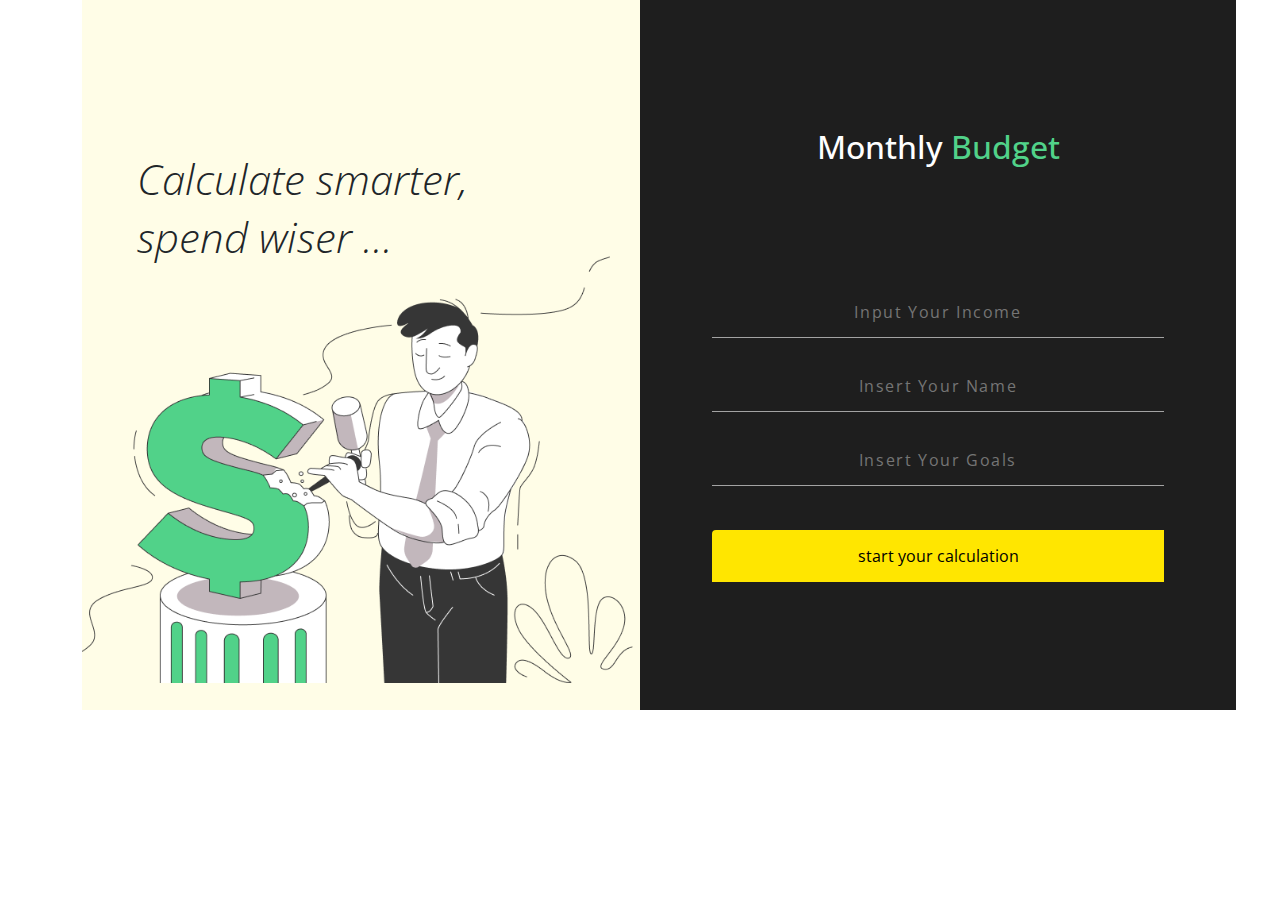
==== index.html @ 46f5129c "Add files via upload" ====
<!DOCTYPE html>
<html lang="en">
<head>
  <meta charset="UTF-8">
  <meta name="viewport" content="width=device-width, initial-scale=1.0">
  <!-- Fontawsome  -->
   <link rel="stylesheet" href="Css/all.min.css">
<!-- Bootstrap  -->
 <link rel="stylesheet" href="Css/bootstrap.min.css">
 <!-- favicone  -->
  <link rel="shortcut icon" href="assets/" type="image/x-icon">
  <!-- Google font  -->
  <link rel="preconnect" href="https://fonts.googleapis.com">
<link rel="preconnect" href="https://fonts.gstatic.com" crossorigin>
<link href="https://fonts.googleapis.com/css2?family=Inter:ital,opsz,wght@0,14..32,100..900;1,14..32,100..900&family=Open+Sans:ital,wght@0,300..800;1,300..800&display=swap" rel="stylesheet">
  <!-- link css  -->
   <link rel="stylesheet" href="Css/Style.css">
  <title>Welcome</title>
</head>
<body>
<!--------------------------------------start Signin-------------------------------------->



<div class="container w-100 ">
  <div class="row d-flex align-items-center justify-content-center g-0">
    <div class="col-sm-12 col-md-6">
      <div class="layer position-relative">
      <div class="img-content ">
        <h3>
          Calculate smarter, 
spend wiser ...
        </h3>
      </div>
      </div>
    </div>
    <div class="col-sm-12 col-md-6">
  
    
      <div class="form-group">
        
        <h2 class="">  Monthly <span class="h2">Budget</span></h2>
          <form action="">
            <input type="text" placeholder="Input Your Income">
            
            <input type="text" placeholder="Insert Your Name">
            <input type="text" placeholder="Insert Your Goals">
<button type="submit">start your calculation</button>   
     </form>
    
    </div>
    </div>

  </div>
</div>













<!--------------------------------------end Signin-------------------------------------->
  <!-- Fontawsome  -->
<script src="Js/all.min.js"></script>
  <!-- Bootstrap  -->
<script src="Js/bootstrap.bundle.min.js"></script>
  <!-- link Js  -->
   <script src="Js/main.js"></script>

</body>
</html>
---- Css/Style.css ----
*{
  margin: 0%;
  padding: 0%;
  border: none;
  border-radius: 0%;
  box-shadow: none;
  font-family:  Open Sans;
  font-size: 16px;
}



/* <!--------------------------------------start Signin--------------------------------------> */
.container .row .col-md-6 .layer{
    background-color: rgba(255, 253, 231, 1);
    height: 710px;

}

.container .row .col-md-6 .img-content{
  background-image: url(../assets/home-Illustrator.png);
  background-position: bottom;
  background-repeat: no-repeat;
  background-size: contain;
  height: 683px;

}
.container .row .col-md-6 .layer .img-content h3{
  width: 357px;
  position: absolute;
/* height: 116px; */
top: 150px;
left: 55px;
gap: 0px;
opacity: 0px;
font-family: inherit;
font-size: 42.41px;
font-style: italic;
font-weight: 300 ;
line-height: 57.75px;
text-align: left;
}

.container .col-md-6 .form-group{
  width: 596px;
  height: 710px;
gap: 0px;
opacity: 0px;
background-color:rgb(30, 30, 30);
display: flex;
flex-direction: column;
align-items: center;
justify-content: center;

}

.container .col-md-6 .form-group h2{
  text-align: center;
  width: 446px;
  height: 150px;
  gap: 0px;
  opacity: 0px;
  color: #FFFFFF;

  
  
}

.container .col-md-6  h2 span{
  color: #51D289;

}
form {
  display: flex;
  flex-direction: column;
  align-items: center;
  justify-content: center;
}
form input {
  text-align: center;

  
 background-color:rgb(30, 30, 30);
 border-bottom: 1px solid #A3A3A3;
 width: 452px;
 height: 52px;
 top: 580px;
 left: 17px;
 opacity: 0px;
 font-family: Open Sans;
 font-weight: 400;
 line-height: 40.84px;
 letter-spacing: 0.1em;
 text-align: left;
 text-underline-position: from-font;
 text-decoration-skip-ink: none;
 color: #A3A3A3;
 margin-bottom: 22px;
  
  
  
}
input::placeholder {
   text-align: center; 

}
input:focus{
  border: 0px solid transparent;
  outline: none;
  border-bottom: 1px solid #A3A3A3;
}



form button{
  width: 452px;
height: 52px;
top: 580px;
left: 17px;
gap: 0px;
border-radius: 4px 0px 0px 0px;
opacity: 0px;
background-color: #FFE600;
font-family: inherit;
margin-top: 22px;

}

@media (max-width: 767px) { .container .row > div:first-child, .container .row > div:nth-child(3) { 
  display: none; 
  overflow: hidden;
} 
.container .row > div:nth-child(2) {
  display: block;
  margin: 0;

    
    } }

  @media (max-width: 767px) { h2 { font-size: 1.5em;
   } .img-content img { width: 100%;
     height: auto; 
     } .container .row { flex-direction: column; 
     } .container .row > div { margin-bottom: 20px; 
      background-color: #f8f9fa; 
   } }
/* <!--------------------------------------end Signin--------------------------------------> */
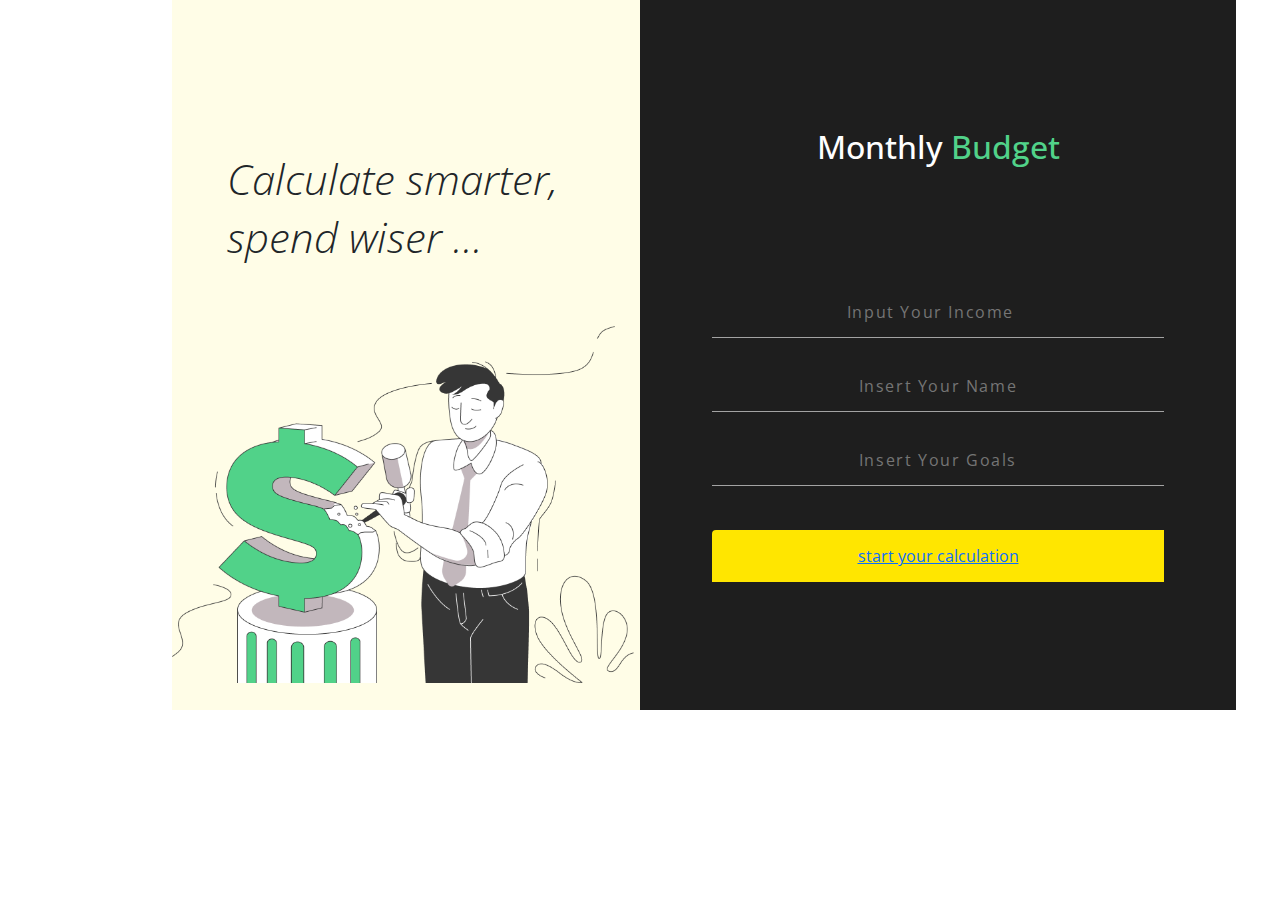
==== commit d861d740: "login" ====
--- a/index.html
+++ b/index.html
@@ -22,7 +22,7 @@
 
 
 
-<div class="container w-100 ">
+<div class="container w-75 ">
   <div class="row d-flex align-items-center justify-content-center g-0">
     <div class="col-sm-12 col-md-6">
       <div class="layer position-relative">
@@ -35,19 +35,15 @@
       </div>
     </div>
     <div class="col-sm-12 col-md-6">
-  
-    
       <div class="form-group">
-        
-        <h2 class="">  Monthly <span class="h2">Budget</span></h2>
-          <form action="">
-            <input type="text" placeholder="Input Your Income">
-            
-            <input type="text" placeholder="Insert Your Name">
-            <input type="text" placeholder="Insert Your Goals">
-<button type="submit">start your calculation</button>   
+        <h2 class=""> Monthly <span class="h2">Budget</span></h2>
+          <form action="" onsubmit="return validateForm()">
+            <input class="w-100" name="income" id="income" type="number" placeholder="Input Your Income">
+            <input class="w-100" name="Name" id="name" type="text" placeholder="Insert Your Name">
+            <input class="w-100" name="Goals" id="goal" type="text" placeholder="Insert Your Goals">
+            <span id="error-message"></span>
+<button type="submit"><a href="home.html">start your calculation</a></button>   
      </form>
-    
     </div>
     </div>
 
@@ -55,22 +51,11 @@
 </div>
 
 
-
-
-
-
-
-
-
-
-
-
-
-<!--------------------------------------end Signin-------------------------------------->
+<!--------------------------------------End Signin-------------------------------------->
   <!-- Fontawsome  -->
 <script src="Js/all.min.js"></script>
   <!-- Bootstrap  -->
-<script src="Js/bootstrap.bundle.min.js"></script>
+<!-- <script src="Js/bootstrap.bundle.min.js"></script> -->
   <!-- link Js  -->
    <script src="Js/main.js"></script>
 
--- a/Css/Style.css
+++ b/Css/Style.css
@@ -82,10 +82,7 @@
   
  background-color:rgb(30, 30, 30);
  border-bottom: 1px solid #A3A3A3;
- width: 452px;
  height: 52px;
- top: 580px;
- left: 17px;
  opacity: 0px;
  font-family: Open Sans;
  font-weight: 400;
@@ -96,9 +93,7 @@
  text-decoration-skip-ink: none;
  color: #A3A3A3;
  margin-bottom: 22px;
-  
-  
-  
+    
 }
 input::placeholder {
    text-align: center; 
@@ -109,9 +104,6 @@
   outline: none;
   border-bottom: 1px solid #A3A3A3;
 }
-
-
-
 form button{
   width: 452px;
 height: 52px;
@@ -124,6 +116,9 @@
 font-family: inherit;
 margin-top: 22px;
 
+}
+form #error-message{
+  color: #51D289;
 }
 
 @media (max-width: 767px) { .container .row > div:first-child, .container .row > div:nth-child(3) { 
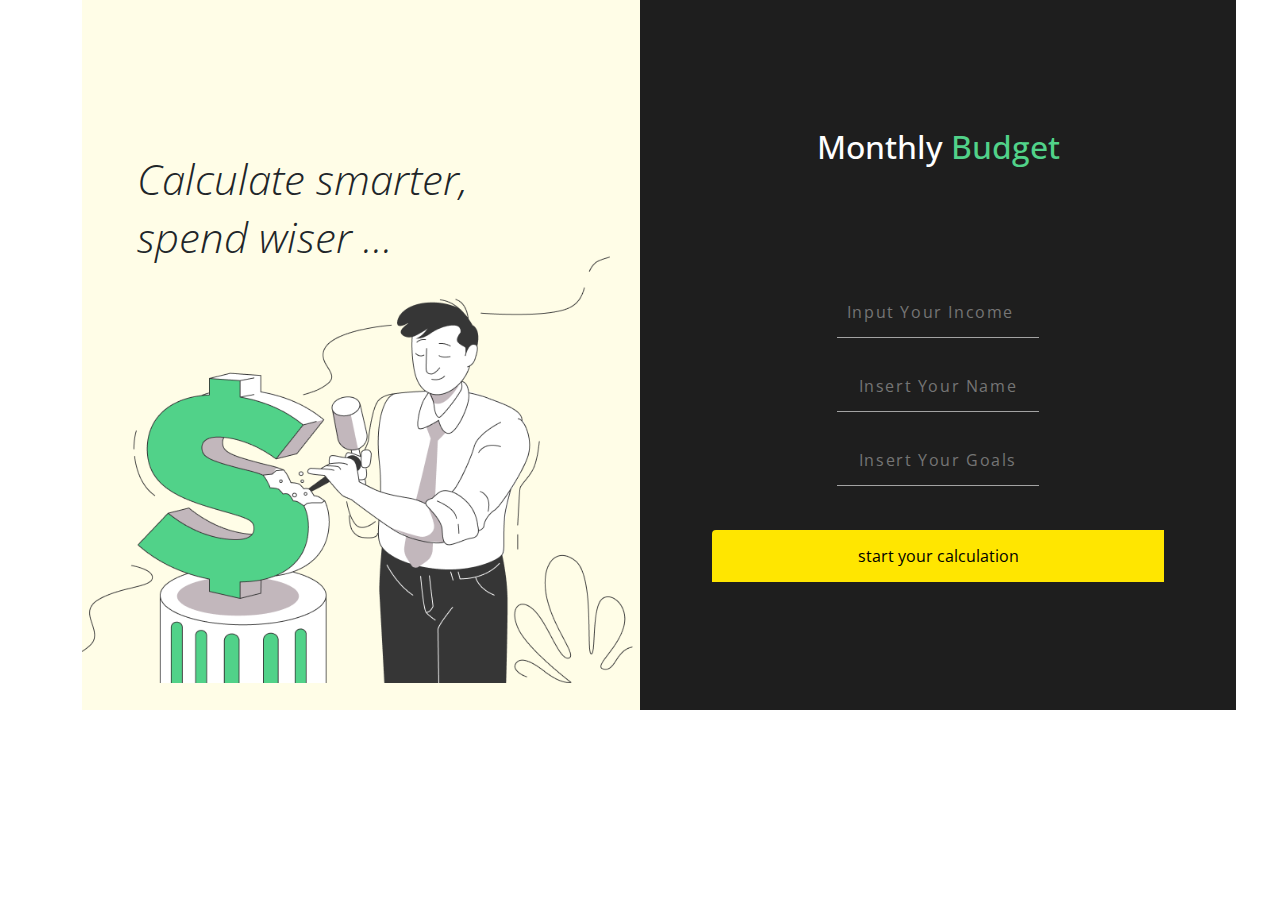
==== commit c29d8315: "linking the 2 pages together & managing chart rerender" ====
--- a/index.html
+++ b/index.html
@@ -1,63 +1,72 @@
 <!DOCTYPE html>
 <html lang="en">
-<head>
-  <meta charset="UTF-8">
-  <meta name="viewport" content="width=device-width, initial-scale=1.0">
-  <!-- Fontawsome  -->
-   <link rel="stylesheet" href="Css/all.min.css">
-<!-- Bootstrap  -->
- <link rel="stylesheet" href="Css/bootstrap.min.css">
- <!-- favicone  -->
-  <link rel="shortcut icon" href="assets/" type="image/x-icon">
-  <!-- Google font  -->
-  <link rel="preconnect" href="https://fonts.googleapis.com">
-<link rel="preconnect" href="https://fonts.gstatic.com" crossorigin>
-<link href="https://fonts.googleapis.com/css2?family=Inter:ital,opsz,wght@0,14..32,100..900;1,14..32,100..900&family=Open+Sans:ital,wght@0,300..800;1,300..800&display=swap" rel="stylesheet">
-  <!-- link css  -->
-   <link rel="stylesheet" href="Css/Style.css">
-  <title>Welcome</title>
-</head>
-<body>
-<!--------------------------------------start Signin-------------------------------------->
+  <head>
+    <meta charset="UTF-8" />
+    <meta name="viewport" content="width=device-width, initial-scale=1.0" />
+    <!-- Fontawsome  -->
+    <link rel="stylesheet" href="Css/all.min.css" />
+    <!-- Bootstrap  -->
+    <link rel="stylesheet" href="Css/bootstrap.min.css" />
+    <!-- favicone  -->
+    <link rel="shortcut icon" href="assets/" type="image/x-icon" />
+    <!-- Google font  -->
+    <link rel="preconnect" href="https://fonts.googleapis.com" />
+    <link rel="preconnect" href="https://fonts.gstatic.com" crossorigin />
+    <link
+      href="https://fonts.googleapis.com/css2?family=Inter:ital,opsz,wght@0,14..32,100..900;1,14..32,100..900&family=Open+Sans:ital,wght@0,300..800;1,300..800&display=swap"
+      rel="stylesheet"
+    />
+    <!-- link css  -->
+    <link rel="stylesheet" href="Css/Style.css" />
+    <title>Welcome</title>
+  </head>
+  <body>
+    <!--------------------------------------start Signin-------------------------------------->
 
+    <div class="container w-100">
+      <div class="row d-flex align-items-center justify-content-center g-0">
+        <div class="col-sm-12 col-md-6">
+          <div class="layer position-relative">
+            <div class="img-content">
+              <h3>Calculate smarter, spend wiser ...</h3>
+            </div>
+          </div>
+        </div>
+        <div class="col-sm-12 col-md-6">
+          <div class="form-group">
+            <h2 class="">Monthly <span class="h2">Budget</span></h2>
+            <form action="">
+              <input
+                type="number"
+                placeholder="Input Your Income"
+                class="user-income"
+              />
 
-
-<div class="container w-75 ">
-  <div class="row d-flex align-items-center justify-content-center g-0">
-    <div class="col-sm-12 col-md-6">
-      <div class="layer position-relative">
-      <div class="img-content ">
-        <h3>
-          Calculate smarter, 
-spend wiser ...
-        </h3>
-      </div>
+              <input
+                type="text"
+                placeholder="Insert Your Name"
+                class="user-name"
+              />
+              <input
+                type="text"
+                placeholder="Insert Your Goals"
+                class="user-goals"
+              />
+              <button type="submit" class="submit-user-input">
+                start your calculation
+              </button>
+            </form>
+          </div>
+        </div>
       </div>
     </div>
-    <div class="col-sm-12 col-md-6">
-      <div class="form-group">
-        <h2 class=""> Monthly <span class="h2">Budget</span></h2>
-          <form action="" onsubmit="return validateForm()">
-            <input class="w-100" name="income" id="income" type="number" placeholder="Input Your Income">
-            <input class="w-100" name="Name" id="name" type="text" placeholder="Insert Your Name">
-            <input class="w-100" name="Goals" id="goal" type="text" placeholder="Insert Your Goals">
-            <span id="error-message"></span>
-<button type="submit"><a href="home.html">start your calculation</a></button>   
-     </form>
-    </div>
-    </div>
 
-  </div>
-</div>
-
-
-<!--------------------------------------End Signin-------------------------------------->
-  <!-- Fontawsome  -->
-<script src="Js/all.min.js"></script>
-  <!-- Bootstrap  -->
-<!-- <script src="Js/bootstrap.bundle.min.js"></script> -->
-  <!-- link Js  -->
-   <script src="Js/main.js"></script>
-
-</body>
-</html>+    <!--------------------------------------end Signin-------------------------------------->
+    <!-- Fontawsome  -->
+    <script src="Js/all.min.js"></script>
+    <!-- Bootstrap  -->
+    <script src="Js/bootstrap.bundle.min.js"></script>
+    <!-- link Js  -->
+    <script src="Js/index.js"></script>
+  </body>
+</html>
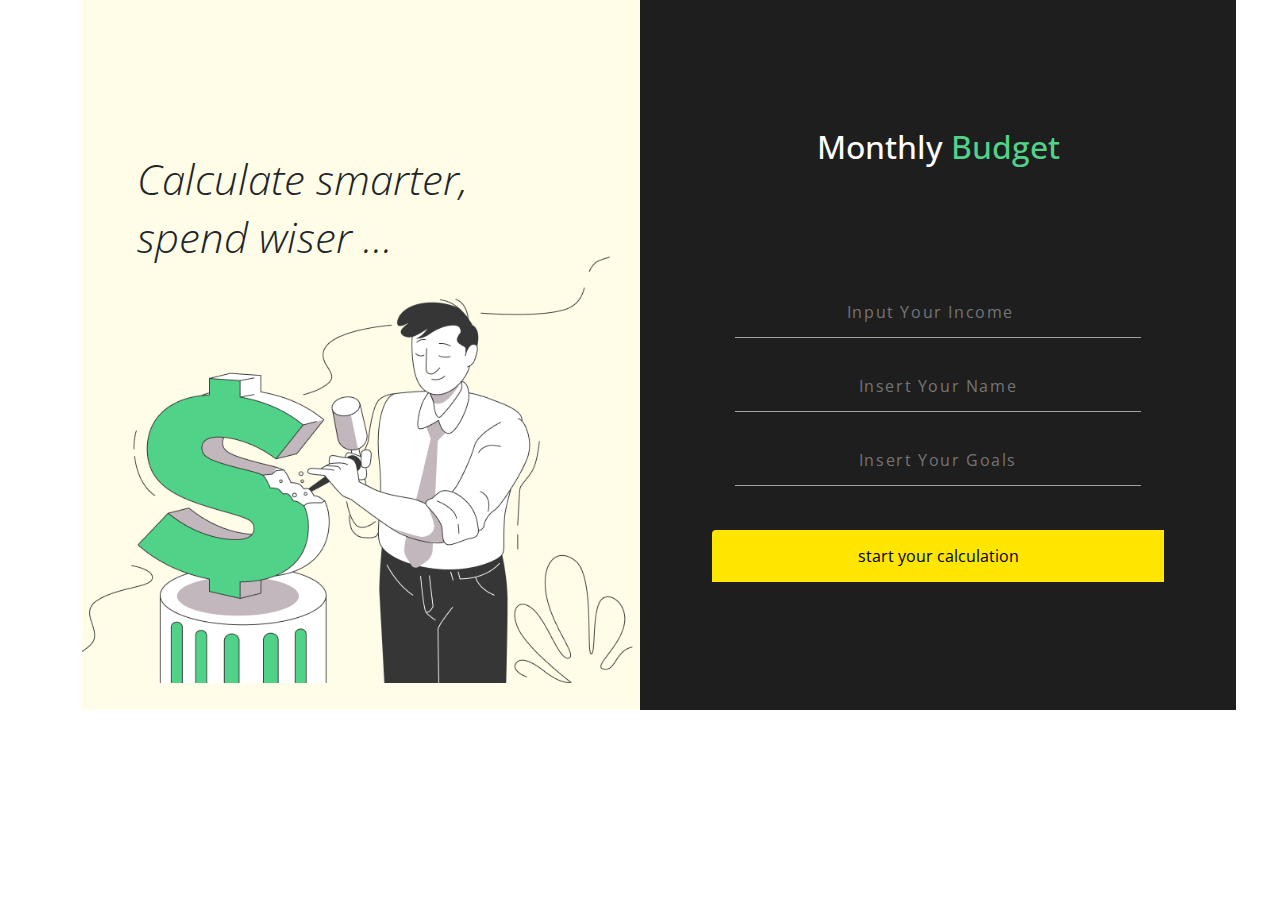
==== commit 1d11ddde: "merging with index page js" ====
--- a/Css/Style.css
+++ b/Css/Style.css
@@ -78,7 +78,7 @@
 }
 form input {
   text-align: center;
-
+ width: 90%;
   
  background-color:rgb(30, 30, 30);
  border-bottom: 1px solid #A3A3A3;
